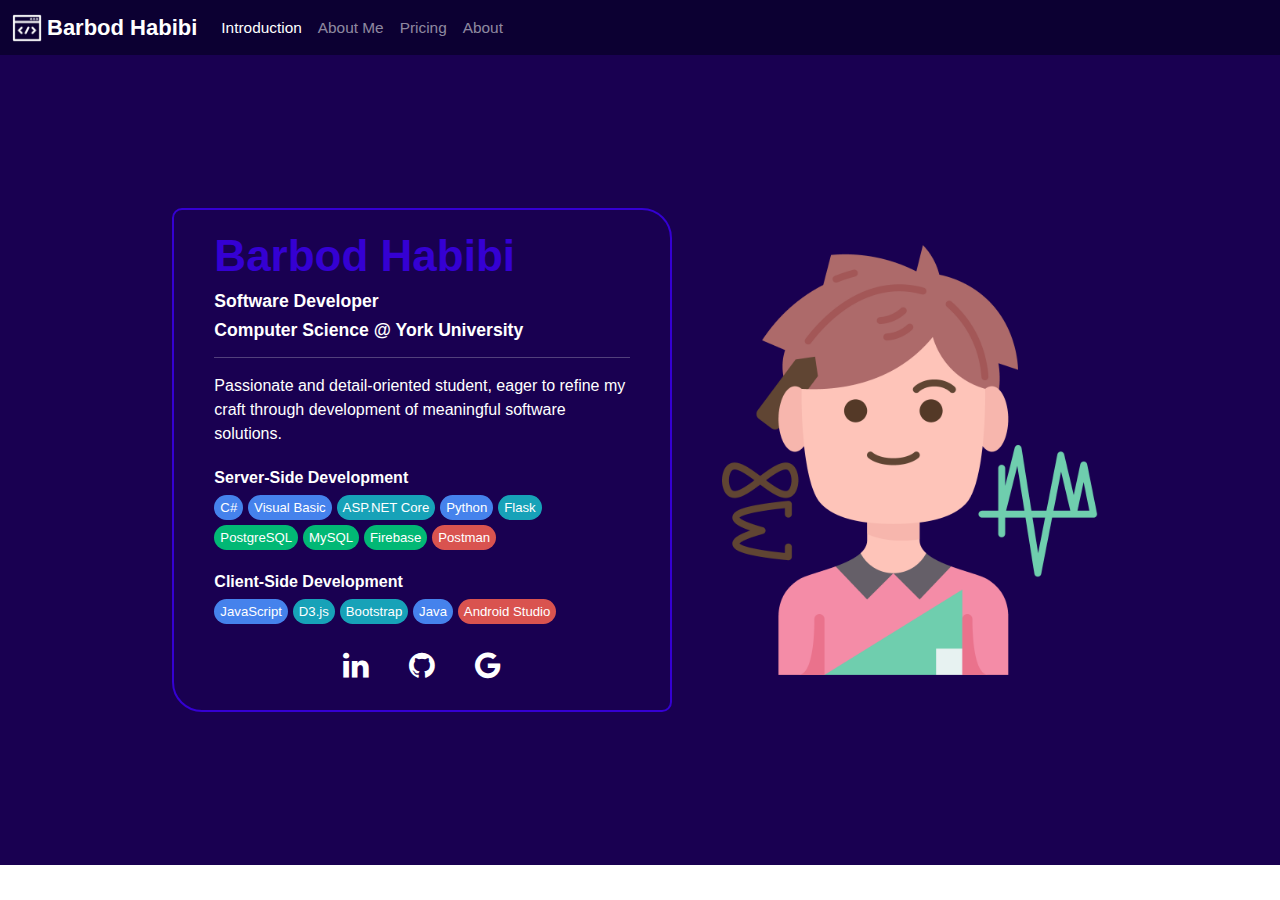
==== html/index.html @ 91cecb9f "Initial commit - created introduction section" ====
<!DOCTYPE html>
<html lang="en">
<head>
  <!-- Metadata -->
  <meta charset="UTF-8">
  <meta name="viewport" content="width=device-width, initial-scale=1.0">
  <title>Personal Portfolio</title>

  <!-- CSS resources -->
  <link rel="stylesheet" href="/css/styles.css">
  <link rel="stylesheet" href="/css/bootstrap.min.css">
  <link rel="stylesheet" href="https://cdnjs.cloudflare.com/ajax/libs/font-awesome/4.7.0/css/font-awesome.min.css">

  <!-- JavaScript resources -->
  <script defer src="/js/script.js"></script>
  <script defer src="/js/components.js"></script>
</head>
<body>
  <nav class="navbar navbar-expand-lg bg-primary" data-bs-theme="dark" id="custom-navbar">
    <div class="container-fluid">
      <div class="container-logo">
        <img src="/res/navbar.png" style="height: 30px;">
        <strong><a class="navbar-brand" href="#">Barbod Habibi</a></strong>
      </div>
      <button class="navbar-toggler" type="button" data-bs-toggle="collapse" data-bs-target="#navbarColor01" aria-controls="navbarColor01" aria-expanded="false" aria-label="Toggle navigation">
        <span class="navbar-toggler-icon"></span>
      </button>
      <div class="collapse navbar-collapse" id="navbarColor01">
        <ul class="navbar-nav me-auto">
          <li class="nav-item">
            <a class="nav-link active" href="#">Introduction</a>
          </li>
          <li class="nav-item">
            <a class="nav-link" href="#">About Me</a>
          </li>
          <li class="nav-item">
            <a class="nav-link" href="#">Pricing</a>
          </li>
          <li class="nav-item">
            <a class="nav-link" href="#">About</a>
          </li>
        </ul>
      </div>
    </div>
  </nav>

  <div class="section section-intro">
    <div class="container-intro">
      <div class="container-column-intro">
        <h1>Barbod Habibi</h1>
        <h6>Software Developer</h6>
        <h6>Computer Science @ York University</h6>
        <hr>
        <p>
          Passionate and detail-oriented student, eager to refine my craft through development of meaningful software solutions.
          <div class="container-skills">
            <p><strong>Server-Side Development</strong></p>
            <span class="badge rounded-pill bg-primary">C#</span>
            <span class="badge rounded-pill bg-primary">Visual Basic</span>
            <span class="badge rounded-pill bg-info">ASP.NET Core</span>
            <span class="badge rounded-pill bg-primary">Python</span>
            <span class="badge rounded-pill bg-info">Flask</span>
            <br>
            <span class="badge rounded-pill bg-success">PostgreSQL</span>
            <span class="badge rounded-pill bg-success">MySQL</span>
            <span class="badge rounded-pill bg-success">Firebase</span>
            <span class="badge rounded-pill bg-danger">Postman</span>
          </div>
          <div class="container-skills">
            <p><strong>Client-Side Development</strong></p>
            <span class="badge rounded-pill bg-primary">JavaScript</span>
            <span class="badge rounded-pill bg-info">D3.js</span>
            <span class="badge rounded-pill bg-info">Bootstrap</span>
            <span class="badge rounded-pill bg-primary">Java</span>
            <span class="badge rounded-pill bg-danger">Android Studio</span>
          </div>
        </p>

        <div class="container-links">
          <a href="https://www.linkedin.com/in/barbodhabibi/" class="fa fa-linkedin"></a>
          <a href="https://github.com/BarbodH" class="fa fa-github"></a>
          <a href="mailto:habibi.k.barbod@gmail.com" class="fa fa-google"></a>
        </div>
      </div>
      <div class="container-column-intro-image">
        <img src="/res/intro.png">
      </div>
    </div>
  </div>
</body>
</html>
---- css/styles.css ----
:root {
  --color-main-1: #0C0032;
  --color-main-2: #190051;
  --color-main-3: #240090;
  --color-main-4: #3500D3;
  --color-main-5: #282828;
}

#custom-navbar {
  background-color: var(--color-main-1) !important;
}

.container-logo {
  display: flex;
  gap: 5px;
  align-items: center;
  justify-content: center;
}

.section {
  width: 100%;
}

.section p {
  font-family: Lucida Sans, Helvetica, Arial, sans-serif;
  font-size: 16px;
}

.container-intro {
  display: flex;
  align-items: center;
  justify-content: center;
  background-color: var(--color-main-2);
  height: 90vh;
}

.container-column-intro {
  width: 500px;
  padding: 20px 40px 20px 40px;
  margin: 20px;
  color: white;
  border: 2px solid var(--color-main-4);
  border-radius: 10px 30px;
}

.container-column-intro h1 {
  color: var(--color-main-4);
}

.container-column-intro-image {
  height: 450px;
  padding: 10px;
  margin: 20px;
  display: flex;
  justify-content: center;
}

.container-column-intro-background {
  border: 2px solid var(--color-main-4);
  border-radius: 20px 10px;
}

.container-intro img {
  height: 100%;
}

.container-skills {
  margin-top: 20px;
}

.container-skills p {
  margin-bottom: 0px;
}

.container-skills span {
  padding: 6px;
  margin-top: 5px;
}

.container-links {
  display: flex;
  align-items: center;
  justify-content: center;
  padding: 10px;
  gap: 40px;
}

.fa {
  color: white;
  font-size: 30px !important;
  text-align: center;
  text-decoration: none;
}
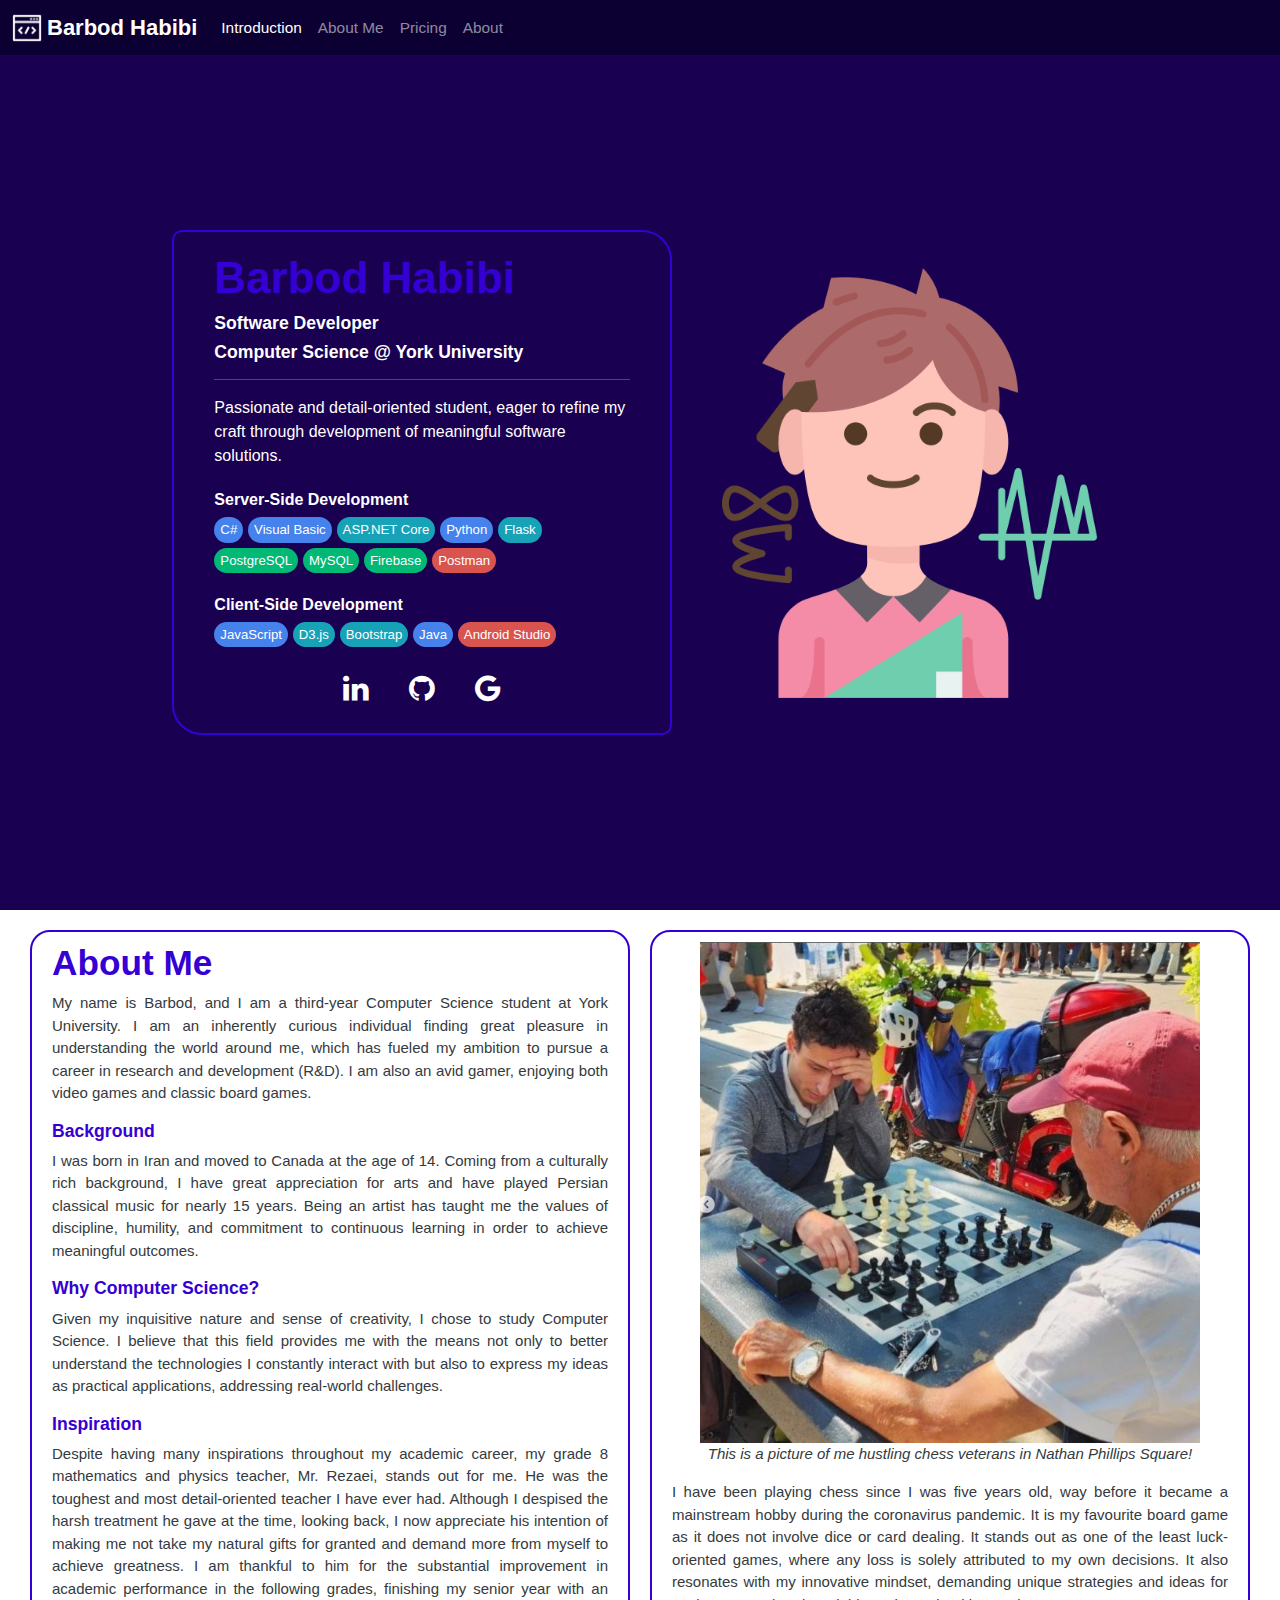
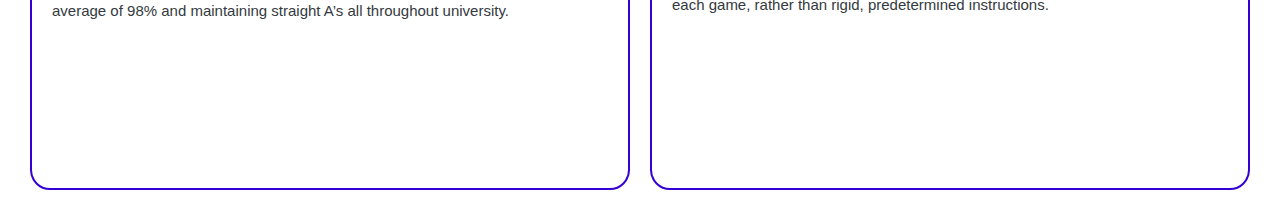
==== commit 09dbd7b4: "Created about me section" ====
--- a/html/index.html
+++ b/html/index.html
@@ -87,5 +87,43 @@
       </div>
     </div>
   </div>
+
+  <div class="section section-about">
+    <div class="section-about-column">
+      <h2>About Me</h2>
+
+      <p>
+        My name is Barbod, and I am a third-year Computer Science student at York University. I am an inherently curious individual finding great pleasure in understanding the world around me, which has fueled my ambition to pursue a career in research and development (R&D). I am also an avid gamer, enjoying both video games and classic board games.
+      </p>
+
+      <h6>Background</h6>
+      <p>
+        I was born in Iran and moved to Canada at the age of 14. Coming from a culturally rich background, I have great appreciation for arts and have played Persian classical music for nearly 15 years. Being an artist has taught me the values of discipline, humility, and commitment to continuous learning in order to achieve meaningful outcomes.
+      </p>
+
+      <h6>Why Computer Science?</h6>
+      <p>
+        Given my inquisitive nature and sense of creativity, I chose to study Computer Science. I believe that this field provides me with the means not only to better understand the technologies I constantly interact with but also to express my ideas as practical applications, addressing real-world challenges.
+      </p>
+
+      <h6>Inspiration</h6>
+      <p>
+        Despite having many inspirations throughout my academic career, my grade 8 mathematics and physics teacher, Mr. Rezaei, stands out for me. He was the toughest and most detail-oriented teacher I have ever had. Although I despised the harsh treatment he gave at the time, looking back, I now appreciate his intention of making me not take my natural gifts for granted and demand more from myself to achieve greatness. I am thankful to him for the substantial improvement in academic performance in the following grades, finishing my senior year with an average of 98% and maintaining straight A’s all throughout university.
+      </p>
+    </div>
+    <div class="section-about-column">
+      <div class="container-about-image">
+        <img src="/res/chess.png" style="text-align: cetner; width: 90%;">
+        <p>
+          <em>This is a picture of me hustling chess veterans in Nathan Phillips Square!</em>
+        </p>
+      </div>
+      
+
+      <p>
+        I have been playing chess since I was five years old, way before it became a mainstream hobby during the coronavirus pandemic. It is my favourite board game as it does not involve dice or card dealing. It stands out as one of the least luck-oriented games, where any loss is solely attributed to my own decisions. It also resonates with my innovative mindset, demanding unique strategies and ideas for each game, rather than rigid, predetermined instructions.
+      </p>
+    </div>
+  </div>
 </body>
 </html>--- a/css/styles.css
+++ b/css/styles.css
@@ -31,7 +31,7 @@
   align-items: center;
   justify-content: center;
   background-color: var(--color-main-2);
-  height: 90vh;
+  height: 95vh;
 }
 
 .container-column-intro {
@@ -91,3 +91,32 @@
   text-align: center;
   text-decoration: none;
 }
+
+.section-about {
+  height: 100vh;
+  display: flex;
+  justify-content: center;
+  gap: 20px;
+  padding: 20px;
+}
+
+.section-about-column {
+  border: 2px solid var(--color-main-4);
+  border-radius: 20px;
+  width: 600px;
+  padding: 10px 20px 10px 20px;
+}
+
+.section-about p {
+  font-family: Lucida Sans, Helvetica, Arial, sans-serif;
+  font-size: 15px;
+  text-align: justify;
+}
+
+.section-about h2, .section-about h6 {
+  color: var(--color-main-4)
+}
+
+.container-about-image, .container-about-image p {
+  text-align: center;
+}
